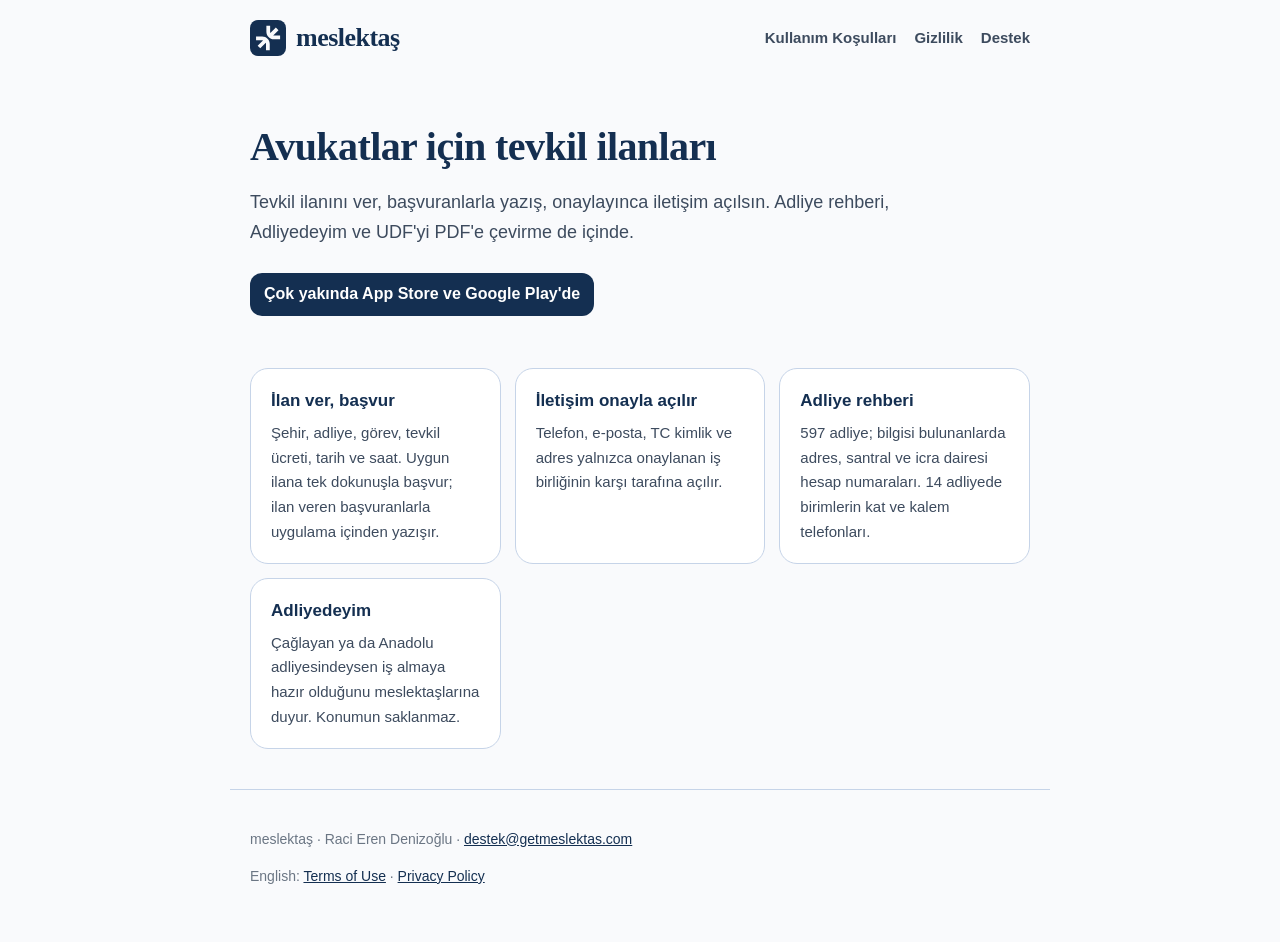
==== index.html @ 65738073 "Site: 2026-10-09" ====
<!doctype html>
<html lang="tr">
<head>
<meta charset="utf-8">
<meta name="viewport" content="width=device-width, initial-scale=1">
<title>meslektaş · Avukatlar için tevkil ilanları</title>
<meta name="description" content="meslektaş, avukatların tevkil ilanı verdiği, ilanlara başvurduğu ve iş birliğini uygulama içinden yürüttüğü bir mobil uygulamadır.">
<link rel="icon" type="image/svg+xml" href="./favicon.svg">
<link rel="stylesheet" href="./site.css">
</head>
<body>
<header class="top">
  <a class="brand" href="./"><svg viewBox="0 0 1024 1024" aria-hidden="true"><rect width="1024" height="1024" rx="230" fill="#142F51"/><path fill="#F9FAFC" d="M347.592 471.648C465.914 471.648 561.832 567.567 561.832 685.889V861.481H455.269V685.889C455.269 673.288 453.104 661.193 449.127 649.954L292.6 806.482L217.248 731.13L368.196 580.181C361.527 578.889 354.639 578.211 347.592 578.211H172V471.648H347.592Z"/><path fill="#F9FAFC" d="M680.408 549.833C562.086 549.833 466.168 453.914 466.168 335.592V160H572.731V335.592C572.731 348.192 574.896 360.288 578.873 371.526L735.4 214.999L810.752 290.35L659.804 441.3C666.473 442.592 673.361 443.269 680.408 443.269H856V549.833H680.408Z"/></svg><span>meslektaş</span></a>
  <nav><a href="./kullanim-kosullari/">Kullanım Koşulları</a><a href="./gizlilik/">Gizlilik</a><a href="./destek/">Destek</a></nav>
</header>
<main><section class="hero">
  <h1>Avukatlar için tevkil ilanları</h1>
  <p class="lead">Tevkil ilanını ver, başvuranlarla yazış, onaylayınca iletişim açılsın. Adliye rehberi, Adliyedeyim ve UDF'yi PDF'e çevirme de içinde.</p>
  <p class="soon">Çok yakında App Store ve Google Play'de</p>
</section>
<section class="cards">
  <div class="card"><h2>İlan ver, başvur</h2><p>Şehir, adliye, görev, tevkil ücreti, tarih ve saat. Uygun ilana tek dokunuşla başvur; ilan veren başvuranlarla uygulama içinden yazışır.</p></div>
  <div class="card"><h2>İletişim onayla açılır</h2><p>Telefon, e-posta, TC kimlik ve adres yalnızca onaylanan iş birliğinin karşı tarafına açılır.</p></div>
  <div class="card"><h2>Adliye rehberi</h2><p>597 adliye; bilgisi bulunanlarda adres, santral ve icra dairesi hesap numaraları. 14 adliyede birimlerin kat ve kalem telefonları.</p></div>
  <div class="card"><h2>Adliyedeyim</h2><p>Çağlayan ya da Anadolu adliyesindeysen iş almaya hazır olduğunu meslektaşlarına duyur. Konumun saklanmaz.</p></div>
</section></main>
<footer class="foot">
  <p>meslektaş · Raci Eren Denizoğlu · <a href="mailto:destek@getmeslektas.com">destek@getmeslektas.com</a></p>
  <p>English: <a href="./terms/">Terms of Use</a> · <a href="./privacy/">Privacy Policy</a></p>
</footer>
</body>
</html>
---- site.css ----
/* meslektaş internet sitesi: uygulamanın renkleri ve dili, sade, telefonda okunur. */
:root {
  --bg: #f9fafc; --surface: #fff; --text: #142f51; --text-2: #3d4b5e; --muted: #6b7684;
  --border: #c6d4e8; --accent: #142f51; --mark: #fff3bf;
  color-scheme: light dark;
}
@media (prefers-color-scheme: dark) {
  :root { --bg: #131417; --surface: #1d2026; --text: #f1f3f7; --text-2: #c7ccd4; --muted: #959ba5; --border: #38414f; --accent: #4e82cc; --mark: #4a3e28; }
}
* { box-sizing: border-box; }
html { -webkit-text-size-adjust: 100%; }
body { margin: 0; background: var(--bg); color: var(--text); font: 16px/1.65 -apple-system, BlinkMacSystemFont, "Segoe UI", Roboto, sans-serif; }
a { color: var(--accent); }
.top { display: flex; flex-wrap: wrap; gap: 12px 24px; align-items: center; justify-content: space-between; max-width: 820px; margin: 0 auto; padding: 20px; }
.brand { display: flex; align-items: center; gap: 10px; color: var(--text); text-decoration: none; font: 600 26px/1 Georgia, "Times New Roman", serif; letter-spacing: -0.02em; }
.brand svg { width: 36px; height: 36px; }
.top nav { display: flex; flex-wrap: wrap; gap: 6px 18px; font-size: 15px; font-weight: 600; }
.top nav a { color: var(--text-2); text-decoration: none; }
.top nav a[aria-current="page"] { color: var(--text); text-decoration: underline; text-underline-offset: 4px; }
main { max-width: 820px; margin: 0 auto; padding: 8px 20px 40px; }
.hero { padding: 40px 0 24px; }
.hero h1, .doc h1 { font: 600 clamp(28px, 6vw, 40px)/1.15 Georgia, "Times New Roman", serif; letter-spacing: -0.015em; margin: 0 0 14px; }
.lead { font-size: 18px; color: var(--text-2); max-width: 640px; }
.soon { display: inline-block; margin-top: 8px; padding: 8px 14px; border-radius: 12px; background: var(--accent); color: #fff; font-weight: 600; }
.cards { display: grid; grid-template-columns: repeat(auto-fit, minmax(230px, 1fr)); gap: 14px; margin-top: 12px; }
.card { padding: 18px 20px; border-radius: 18px; background: var(--surface); border: 1px solid var(--border); }
.card h2 { margin: 0 0 6px; font-size: 17px; }
.card p { margin: 0; color: var(--text-2); font-size: 15px; }
.doc { padding-top: 16px; }
.doc .meta { color: var(--muted); font-size: 14px; margin-top: -6px; }
.doc h2 { font: 600 21px/1.3 Georgia, "Times New Roman", serif; margin: 30px 0 8px; }
.doc h3 { font-size: 16px; margin: 22px 0 4px; }
.doc p, .doc li { color: var(--text-2); }
.doc ul { padding-left: 22px; }
mark { background: var(--mark); color: inherit; padding: 0 3px; border-radius: 4px; }
.foot { max-width: 820px; margin: 0 auto; padding: 24px 20px 40px; border-top: 1px solid var(--border); color: var(--muted); font-size: 14px; }
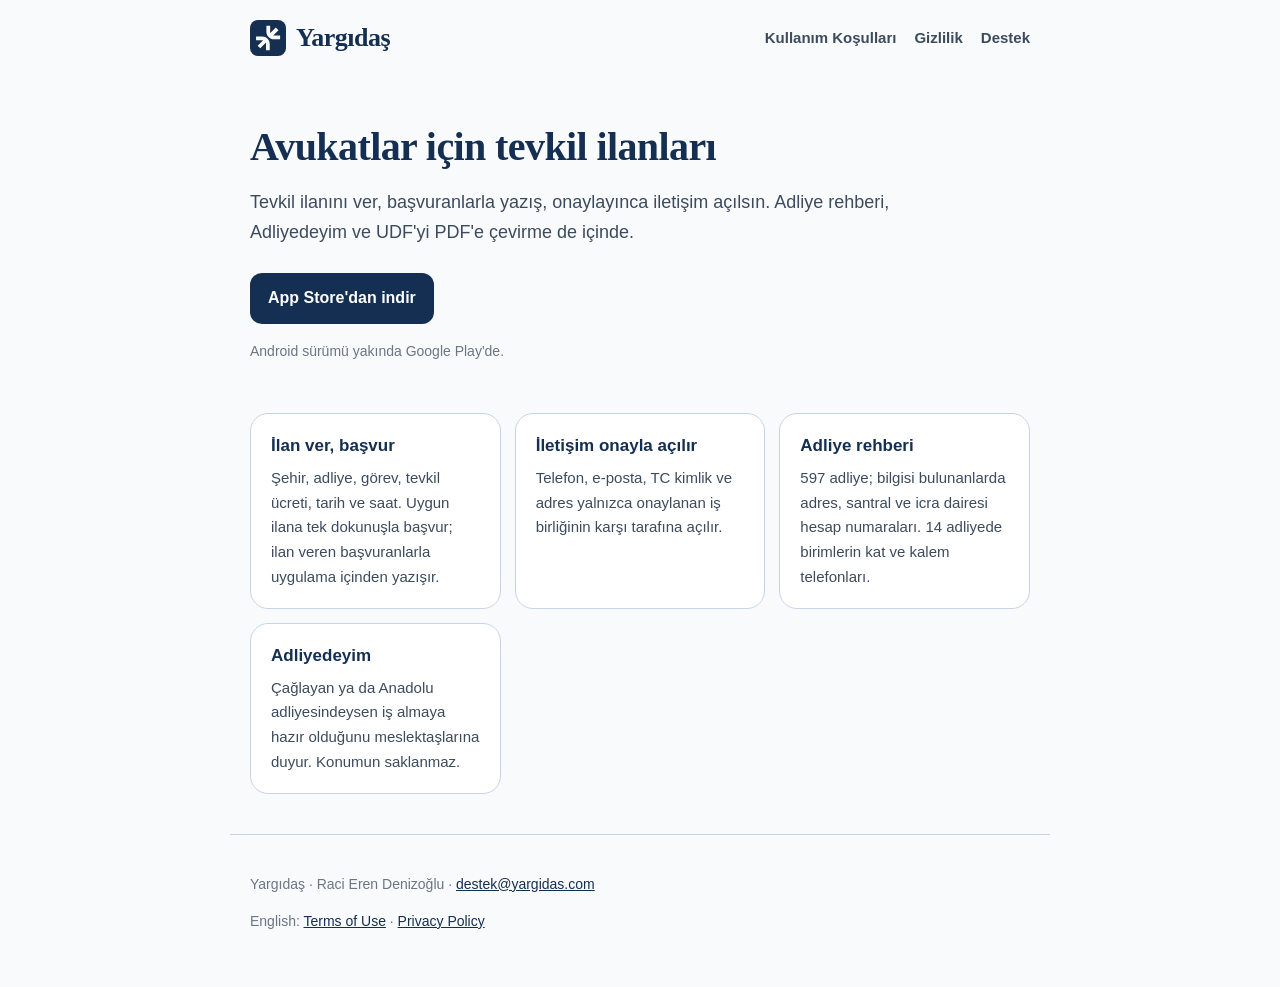
==== commit 2957dc78: "Site: 2026-10-31" ====
--- a/index.html
+++ b/index.html
@@ -3,20 +3,21 @@
 <head>
 <meta charset="utf-8">
 <meta name="viewport" content="width=device-width, initial-scale=1">
-<title>meslektaş · Avukatlar için tevkil ilanları</title>
-<meta name="description" content="meslektaş, avukatların tevkil ilanı verdiği, ilanlara başvurduğu ve iş birliğini uygulama içinden yürüttüğü bir mobil uygulamadır.">
+<title>Yargıdaş · Avukatlar için tevkil ilanları</title>
+<meta name="description" content="Yargıdaş, avukatların tevkil ilanı verdiği, ilanlara başvurduğu ve iş birliğini uygulama içinden yürüttüğü bir mobil uygulamadır.">
 <link rel="icon" type="image/svg+xml" href="./favicon.svg">
 <link rel="stylesheet" href="./site.css">
 </head>
 <body>
 <header class="top">
-  <a class="brand" href="./"><svg viewBox="0 0 1024 1024" aria-hidden="true"><rect width="1024" height="1024" rx="230" fill="#142F51"/><path fill="#F9FAFC" d="M347.592 471.648C465.914 471.648 561.832 567.567 561.832 685.889V861.481H455.269V685.889C455.269 673.288 453.104 661.193 449.127 649.954L292.6 806.482L217.248 731.13L368.196 580.181C361.527 578.889 354.639 578.211 347.592 578.211H172V471.648H347.592Z"/><path fill="#F9FAFC" d="M680.408 549.833C562.086 549.833 466.168 453.914 466.168 335.592V160H572.731V335.592C572.731 348.192 574.896 360.288 578.873 371.526L735.4 214.999L810.752 290.35L659.804 441.3C666.473 442.592 673.361 443.269 680.408 443.269H856V549.833H680.408Z"/></svg><span>meslektaş</span></a>
+  <a class="brand" href="./"><svg viewBox="0 0 1024 1024" aria-hidden="true"><rect width="1024" height="1024" rx="230" fill="#142F51"/><path fill="#F9FAFC" d="M347.592 471.648C465.914 471.648 561.832 567.567 561.832 685.889V861.481H455.269V685.889C455.269 673.288 453.104 661.193 449.127 649.954L292.6 806.482L217.248 731.13L368.196 580.181C361.527 578.889 354.639 578.211 347.592 578.211H172V471.648H347.592Z"/><path fill="#F9FAFC" d="M680.408 549.833C562.086 549.833 466.168 453.914 466.168 335.592V160H572.731V335.592C572.731 348.192 574.896 360.288 578.873 371.526L735.4 214.999L810.752 290.35L659.804 441.3C666.473 442.592 673.361 443.269 680.408 443.269H856V549.833H680.408Z"/></svg><span>Yargıdaş</span></a>
   <nav><a href="./kullanim-kosullari/">Kullanım Koşulları</a><a href="./gizlilik/">Gizlilik</a><a href="./destek/">Destek</a></nav>
 </header>
 <main><section class="hero">
   <h1>Avukatlar için tevkil ilanları</h1>
   <p class="lead">Tevkil ilanını ver, başvuranlarla yazış, onaylayınca iletişim açılsın. Adliye rehberi, Adliyedeyim ve UDF'yi PDF'e çevirme de içinde.</p>
-  <p class="soon">Çok yakında App Store ve Google Play'de</p>
+  <p><a class="store" href="https://apps.apple.com/tr/app/id6818918117">App Store'dan indir</a></p>
+  <p class="meta">Android sürümü yakında Google Play'de.</p>
 </section>
 <section class="cards">
   <div class="card"><h2>İlan ver, başvur</h2><p>Şehir, adliye, görev, tevkil ücreti, tarih ve saat. Uygun ilana tek dokunuşla başvur; ilan veren başvuranlarla uygulama içinden yazışır.</p></div>
@@ -25,7 +26,7 @@
   <div class="card"><h2>Adliyedeyim</h2><p>Çağlayan ya da Anadolu adliyesindeysen iş almaya hazır olduğunu meslektaşlarına duyur. Konumun saklanmaz.</p></div>
 </section></main>
 <footer class="foot">
-  <p>meslektaş · Raci Eren Denizoğlu · <a href="mailto:destek@getmeslektas.com">destek@getmeslektas.com</a></p>
+  <p>Yargıdaş · Raci Eren Denizoğlu · <a href="mailto:destek@yargidas.com">destek@yargidas.com</a></p>
   <p>English: <a href="./terms/">Terms of Use</a> · <a href="./privacy/">Privacy Policy</a></p>
 </footer>
 </body>
--- a/site.css
+++ b/site.css
@@ -1,4 +1,4 @@
-/* meslektaş internet sitesi: uygulamanın renkleri ve dili, sade, telefonda okunur. */
+/* Yargıdaş internet sitesi: uygulamanın renkleri ve dili, sade, telefonda okunur. */
 :root {
   --bg: #f9fafc; --surface: #fff; --text: #142f51; --text-2: #3d4b5e; --muted: #6b7684;
   --border: #c6d4e8; --accent: #142f51; --mark: #fff3bf;
@@ -21,12 +21,14 @@
 .hero { padding: 40px 0 24px; }
 .hero h1, .doc h1 { font: 600 clamp(28px, 6vw, 40px)/1.15 Georgia, "Times New Roman", serif; letter-spacing: -0.015em; margin: 0 0 14px; }
 .lead { font-size: 18px; color: var(--text-2); max-width: 640px; }
+.store { display: inline-block; margin-top: 8px; padding: 12px 18px; border-radius: 12px; background: var(--accent); color: #fff; font-weight: 600; text-decoration: none; }
 .soon { display: inline-block; margin-top: 8px; padding: 8px 14px; border-radius: 12px; background: var(--accent); color: #fff; font-weight: 600; }
 .cards { display: grid; grid-template-columns: repeat(auto-fit, minmax(230px, 1fr)); gap: 14px; margin-top: 12px; }
 .card { padding: 18px 20px; border-radius: 18px; background: var(--surface); border: 1px solid var(--border); }
 .card h2 { margin: 0 0 6px; font-size: 17px; }
 .card p { margin: 0; color: var(--text-2); font-size: 15px; }
 .doc { padding-top: 16px; }
+.hero .meta { color: var(--muted); font-size: 14px; margin-top: 10px; }
 .doc .meta { color: var(--muted); font-size: 14px; margin-top: -6px; }
 .doc h2 { font: 600 21px/1.3 Georgia, "Times New Roman", serif; margin: 30px 0 8px; }
 .doc h3 { font-size: 16px; margin: 22px 0 4px; }
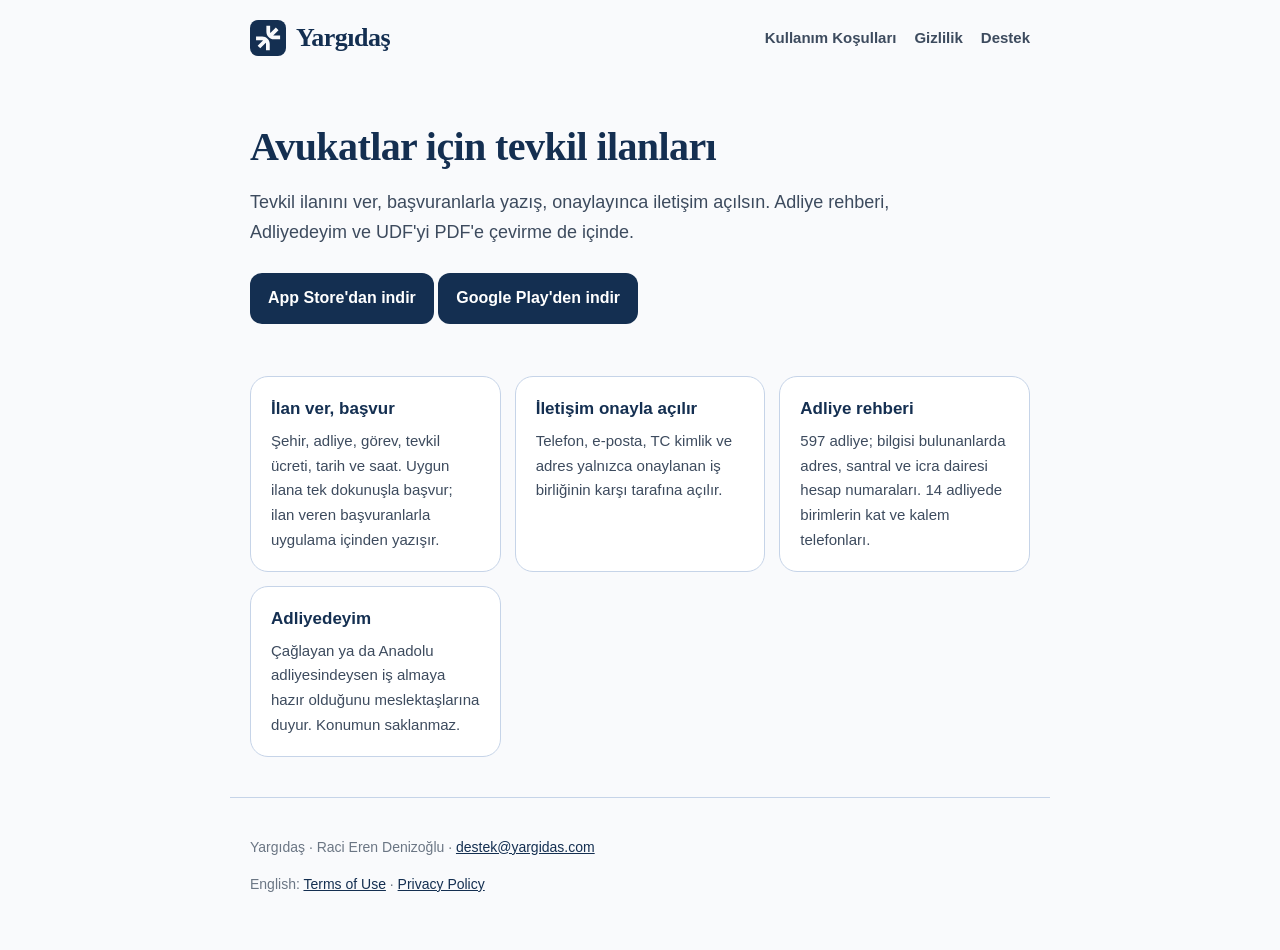
==== commit 1b1a084b: "Site: 2026-11-07" ====
--- a/index.html
+++ b/index.html
@@ -16,8 +16,7 @@
 <main><section class="hero">
   <h1>Avukatlar için tevkil ilanları</h1>
   <p class="lead">Tevkil ilanını ver, başvuranlarla yazış, onaylayınca iletişim açılsın. Adliye rehberi, Adliyedeyim ve UDF'yi PDF'e çevirme de içinde.</p>
-  <p><a class="store" href="https://apps.apple.com/tr/app/id6818918117">App Store'dan indir</a></p>
-  <p class="meta">Android sürümü yakında Google Play'de.</p>
+  <p><a class="store" href="https://apps.apple.com/tr/app/id6818918117">App Store'dan indir</a> <a class="store" href="https://play.google.com/store/apps/details?id=com.getmeslektas">Google Play'den indir</a></p>
 </section>
 <section class="cards">
   <div class="card"><h2>İlan ver, başvur</h2><p>Şehir, adliye, görev, tevkil ücreti, tarih ve saat. Uygun ilana tek dokunuşla başvur; ilan veren başvuranlarla uygulama içinden yazışır.</p></div>
